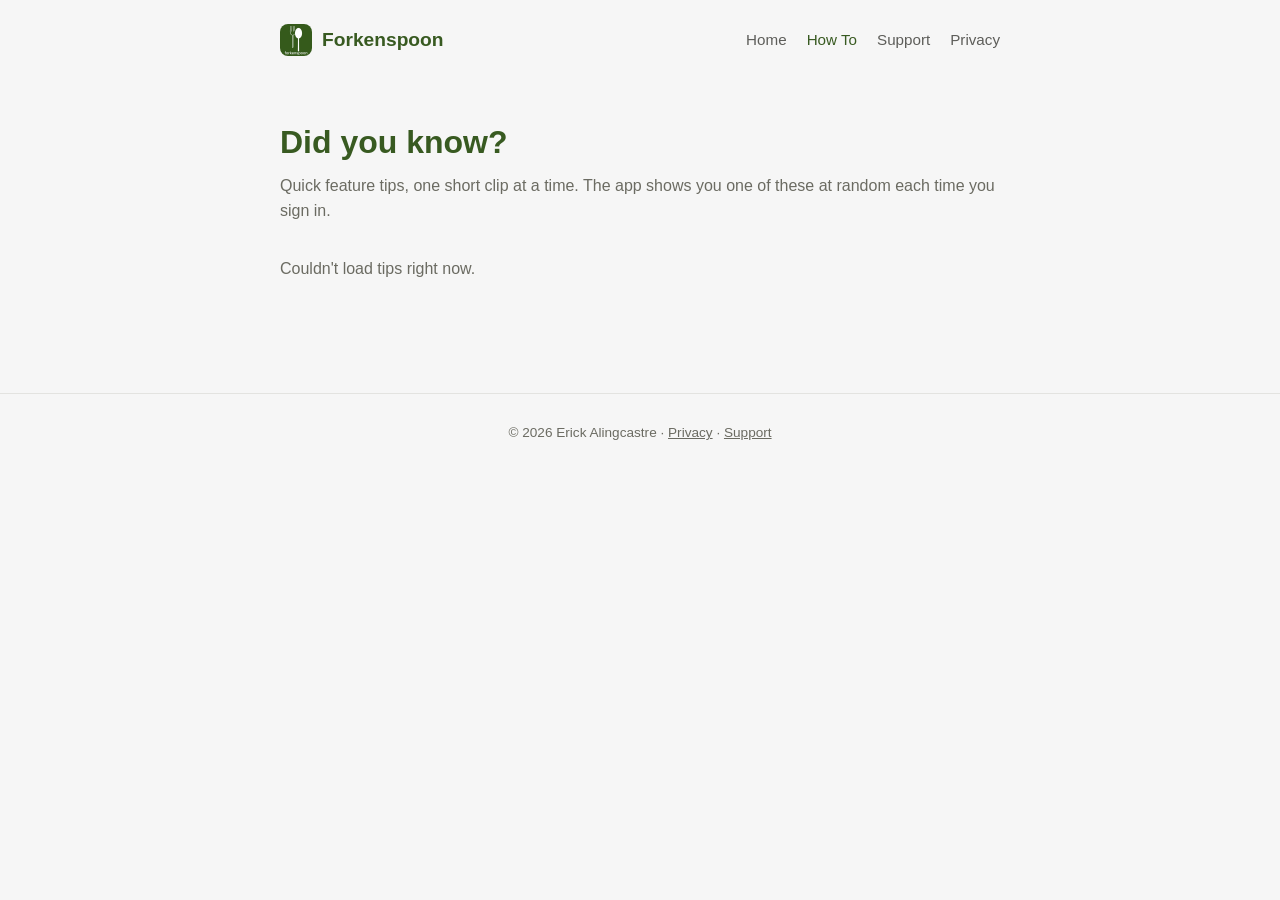
==== how-to/index.html @ 3d41f9b9 "Add /how-to page for "Did you know?" onboarding tip videos The app's onboarding now plays a randomly" ====
<!doctype html>
<html lang="en">
<head>
<meta charset="utf-8">
<meta name="viewport" content="width=device-width, initial-scale=1">
<title>How To — Forkenspoon</title>
<meta name="description" content="Quick tips on getting the most out of Forkenspoon, one short clip at a time.">
<link rel="stylesheet" href="/style.css">
</head>
<body>
<header>
  <a class="brand" href="/">
    <span class="brand-mark"><img src="/assets/brand/logo.png" alt="Forkenspoon logo"></span>
    Forkenspoon
  </a>
  <nav>
    <a href="/">Home</a>
    <a href="/how-to/" class="active">How To</a>
    <a href="/support.html">Support</a>
    <a href="/privacy.html">Privacy</a>
  </nav>
</header>

<main>
  <h1 class="page-title">Did you know?</h1>
  <p class="subtitle">Quick feature tips, one short clip at a time. The app shows you one of these at random each time you sign in.</p>

  <div class="tip-grid" id="tip-grid"></div>
  <p class="subtitle" id="tip-empty" style="display:none">No tips published yet — check back soon.</p>
</main>

<footer>
  &copy; 2026 Erick Alingcastre · <a href="/privacy.html">Privacy</a> · <a href="/support.html">Support</a>
</footer>

<script>
// manifest.json is a plain static file living right alongside this page --
// see how-to/README.md for how to publish a new tip (drop an mp4 in
// videos/, add an entry here, commit). The Forkenspoon app fetches this
// same file (via its absolute https://www.forkenspoon.com/how-to/manifest.json
// URL) to pick a random tip to show on sign-in.
fetch('manifest.json', { cache: 'no-store' })
  .then(function (res) { return res.json(); })
  .then(function (data) {
    var videos = Array.isArray(data.videos) ? data.videos : [];
    var grid = document.getElementById('tip-grid');
    if (videos.length === 0) {
      document.getElementById('tip-empty').style.display = 'block';
      return;
    }
    videos.forEach(function (video) {
      if (!video.url) return;
      var card = document.createElement('div');
      card.className = 'tip-card';
      var player = document.createElement('video');
      player.src = video.url;
      player.controls = true;
      player.preload = 'metadata';
      card.appendChild(player);
      if (video.title) {
        var caption = document.createElement('div');
        caption.className = 'tip-caption';
        caption.textContent = video.title;
        card.appendChild(caption);
      }
      grid.appendChild(card);
    });
  })
  .catch(function () {
    document.getElementById('tip-empty').textContent = "Couldn't load tips right now.";
    document.getElementById('tip-empty').style.display = 'block';
  });
</script>
</body>
</html>
---- style.css ----
:root {
  --green: #385A21;
  --bg: #F6F6F6;
  --card: #ffffff;
  --text: #2b2b26;
  --muted: #6b6b62;
  --border: #e3e3e0;
  --max: 760px;
}

* { box-sizing: border-box; }

body {
  margin: 0;
  font-family: -apple-system, BlinkMacSystemFont, "Segoe UI", Roboto, sans-serif;
  background: var(--bg);
  color: var(--text);
  line-height: 1.6;
}

header {
  display: flex;
  align-items: center;
  justify-content: space-between;
  max-width: var(--max);
  margin: 0 auto;
  padding: 24px 20px 0;
}

.brand {
  display: flex;
  align-items: center;
  gap: 10px;
  font-weight: 700;
  font-size: 1.2rem;
  color: var(--green);
  text-decoration: none;
}

.brand-mark {
  width: 32px;
  height: 32px;
  border-radius: 8px;
  overflow: hidden;
  display: flex;
}

.brand-mark img {
  width: 100%;
  height: 100%;
  object-fit: cover;
}

nav {
  display: flex;
  gap: 20px;
}

nav a {
  color: var(--text);
  text-decoration: none;
  font-size: 0.95rem;
  opacity: 0.75;
}

nav a:hover, nav a.active {
  opacity: 1;
  color: var(--green);
}

main {
  max-width: var(--max);
  margin: 0 auto;
  padding: 40px 20px 80px;
}

.hero {
  text-align: center;
  padding: 40px 0 20px;
}

.hero h1 {
  font-size: 2.4rem;
  margin: 0 0 12px;
  color: var(--green);
  line-height: 1.15;
}

.hero p.lede {
  font-size: 1.15rem;
  color: var(--muted);
  max-width: 520px;
  margin: 0 auto 28px;
}

.cta-row {
  display: flex;
  gap: 14px;
  justify-content: center;
  flex-wrap: wrap;
}

.btn {
  display: inline-block;
  padding: 12px 24px;
  border-radius: 999px;
  text-decoration: none;
  font-weight: 600;
  font-size: 0.95rem;
}

.btn-primary {
  background: var(--green);
  color: var(--bg);
}

.btn-secondary {
  background: transparent;
  color: var(--green);
  border: 1.5px solid var(--green);
}

.btn-disabled {
  opacity: 0.55;
  cursor: default;
}

.features {
  display: grid;
  grid-template-columns: repeat(auto-fit, minmax(220px, 1fr));
  gap: 24px;
  margin: 56px 0;
}

.feature h3 {
  color: var(--green);
  margin: 0 0 6px;
  font-size: 1.05rem;
}

.feature p {
  margin: 0;
  color: var(--muted);
  font-size: 0.95rem;
}

.feature .icon {
  width: 28px;
  height: 28px;
  margin-bottom: 10px;
  color: var(--green);
  display: block;
}

.feature .icon svg {
  width: 100%;
  height: 100%;
}

h1.page-title {
  color: var(--green);
  font-size: 2rem;
  margin-bottom: 4px;
}

.subtitle {
  color: var(--muted);
  margin-top: 0;
  margin-bottom: 32px;
}

h2 {
  color: var(--green);
  font-size: 1.25rem;
  margin-top: 36px;
}

article a {
  color: var(--green);
}

.card {
  background: var(--card);
  border: 1px solid var(--border);
  border-radius: 14px;
  padding: 24px;
  margin-bottom: 20px;
}

.card h3 {
  margin-top: 0;
  color: var(--green);
}

.updated {
  color: var(--muted);
  font-size: 0.85rem;
}

footer {
  border-top: 1px solid var(--border);
  padding: 28px 20px;
  text-align: center;
  color: var(--muted);
  font-size: 0.85rem;
}

footer a {
  color: var(--muted);
}

/* Onboarding story strip */
.story {
  margin: 64px 0;
}

.story-header {
  text-align: center;
  margin-bottom: 24px;
}

.story-header h2 {
  margin-top: 0;
  font-size: 1.5rem;
}

.story-header p {
  color: var(--muted);
  margin: 0;
}

.story-strip {
  display: flex;
  /* Gap keeps the next panel's box-shadow from bleeding into view at the
     frame's edge -- without it, adjacent panels sit flush and the
     shadow/rounded corner of panel N+1 peeks through. */
  gap: 24px;
  overflow-x: auto;
  padding: 8px 4px 20px;
  scroll-snap-type: x mandatory;
  -webkit-overflow-scrolling: touch;
  /* Frame is capped to one panel's own width and centered, so only a
     single panel is ever in view at once instead of a multi-panel strip
     -- swiping snaps cleanly from one to the next. */
  max-width: 340px;
  margin: 0 auto;
}

.story-strip img {
  scroll-snap-align: start;
  flex: 0 0 100%;
  width: 100%;
  height: auto;
  border-radius: 16px;
  border: 1px solid var(--border);
  background: var(--card);
  box-shadow: 0 2px 10px rgba(0, 0, 0, 0.06);
}

@media (max-width: 600px) {
  .story-strip { max-width: 88vw; }
}

/* How To tip grid */
.tip-grid {
  display: grid;
  grid-template-columns: repeat(auto-fill, minmax(220px, 1fr));
  gap: 20px;
}

.tip-card {
  background: var(--card);
  border: 1px solid var(--border);
  border-radius: 14px;
  overflow: hidden;
  box-shadow: 0 2px 10px rgba(0, 0, 0, 0.06);
}

.tip-card video {
  width: 100%;
  display: block;
  background: #000;
  aspect-ratio: 9 / 16;
}

.tip-card .tip-caption {
  padding: 10px 14px;
  font-size: 0.9rem;
  color: var(--muted);
}

/* Since only one panel shows at a time, these dots are what actually
   tells a visitor there's more than one to swipe through. */
.story-dots {
  display: flex;
  justify-content: center;
  gap: 6px;
}

.story-dot {
  width: 8px;
  height: 8px;
  border-radius: 50%;
  background: var(--border);
  transition: background-color 0.2s ease;
}

.story-dot.active {
  background: var(--green);
}
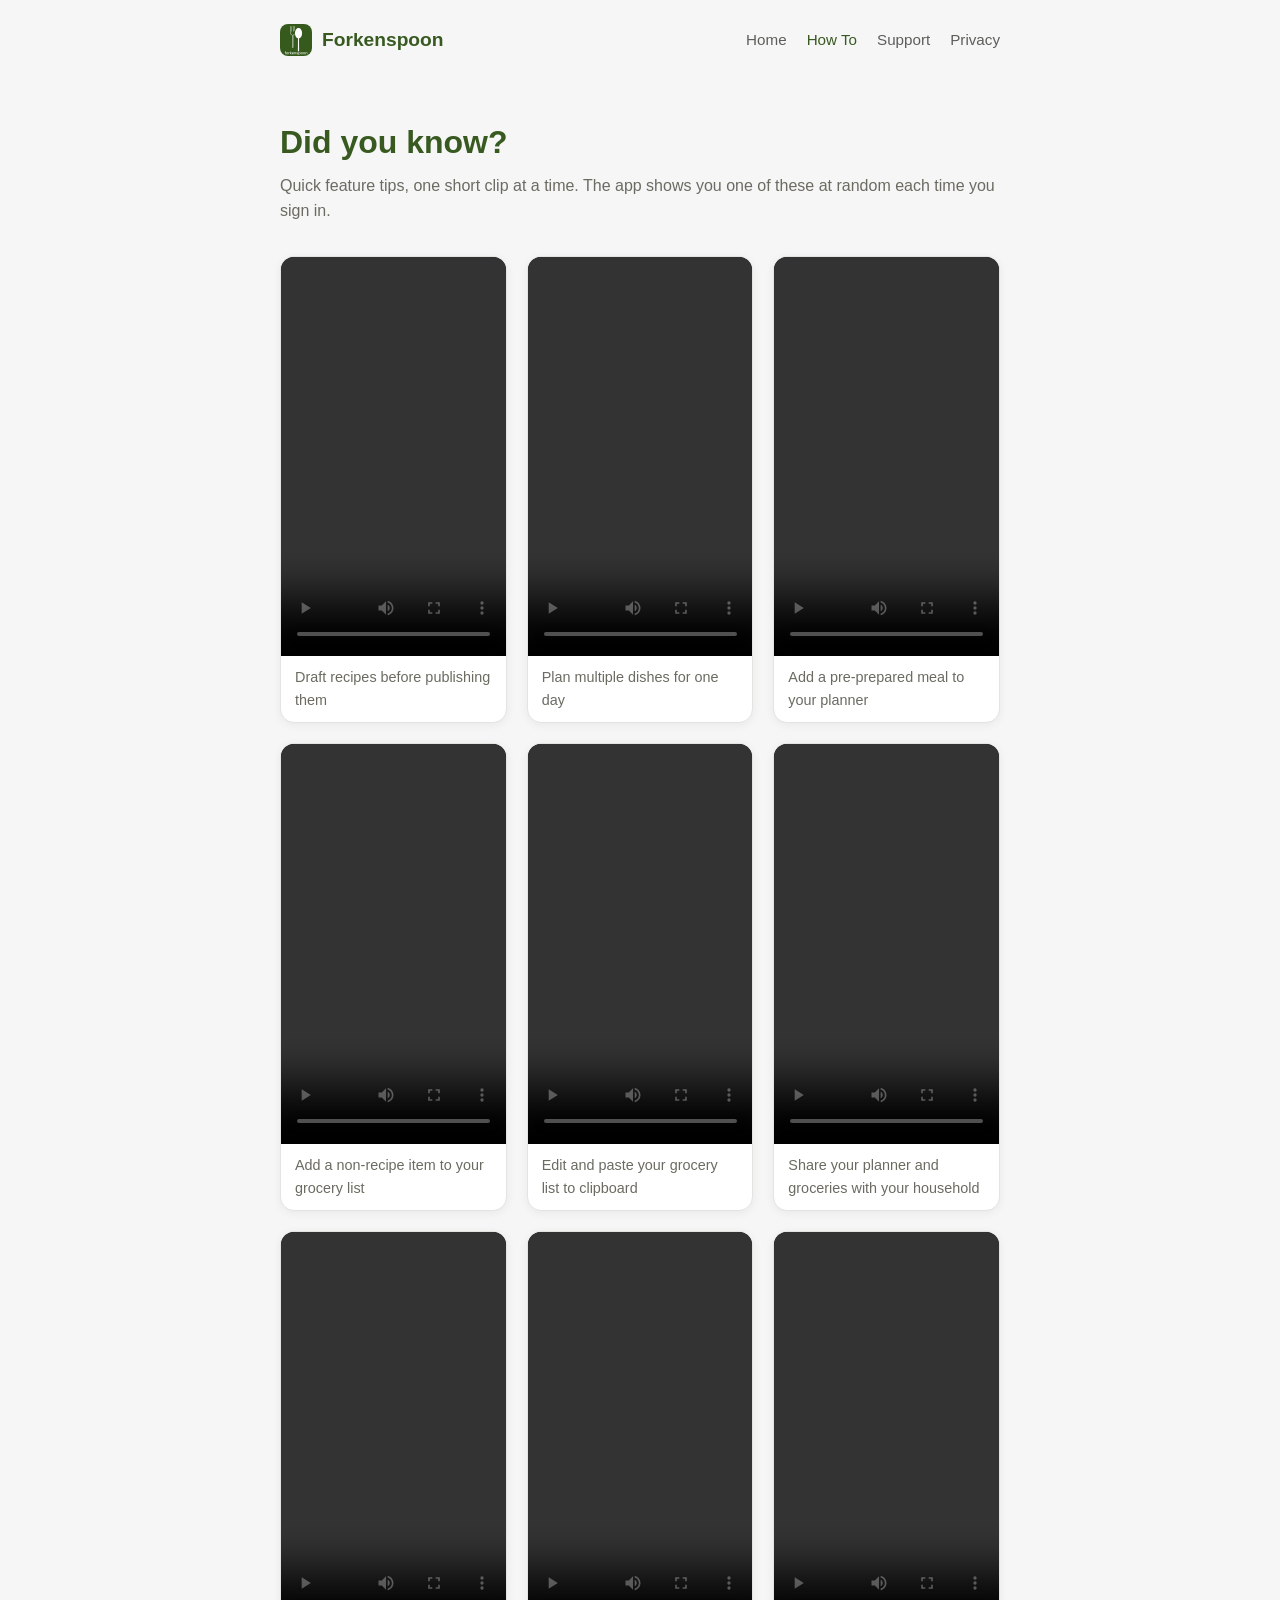
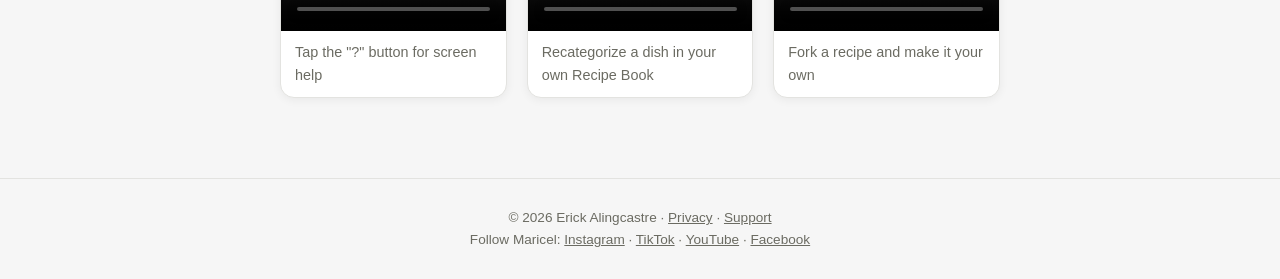
==== commit baf70879: "Add Follow Maricel social links to the site footer Co-Authored-By: Claude Opus 5.5 <noreply@anthropi" ====
--- a/how-to/index.html
+++ b/how-to/index.html
@@ -30,7 +30,8 @@
 </main>
 
 <footer>
-  &copy; 2026 Erick Alingcastre · <a href="/privacy.html">Privacy</a> · <a href="/support.html">Support</a>
+  &copy; 2026 Erick Alingcastre · <a href="/privacy.html">Privacy</a> · <a href="/support.html">Support</a><br>
+  Follow Maricel: <a href="https://www.instagram.com/forkenspoon_app/">Instagram</a> · <a href="https://www.tiktok.com/@forkenspoon_app">TikTok</a> · <a href="https://www.youtube.com/@forkenspoon_app">YouTube</a> · <a href="https://www.facebook.com/profile.php?id=122095897317514846">Facebook</a>
 </footer>
 
 <script>
--- a/style.css
+++ b/style.css
@@ -100,6 +100,12 @@
   flex-wrap: wrap;
 }
 
+.hero .fine-print {
+  margin: 18px 0 0;
+  font-size: 0.9rem;
+  color: var(--muted);
+}
+
 .btn {
   display: inline-block;
   padding: 12px 24px;
@@ -120,9 +126,10 @@
   border: 1.5px solid var(--green);
 }
 
-.btn-disabled {
-  opacity: 0.55;
-  cursor: default;
+.cta-note {
+  margin: 14px 0 0;
+  color: var(--muted);
+  font-size: 0.85rem;
 }
 
 .features {
@@ -246,7 +253,7 @@
   margin: 0 auto;
 }
 
-.story-strip img {
+.story-strip video {
   scroll-snap-align: start;
   flex: 0 0 100%;
   width: 100%;
